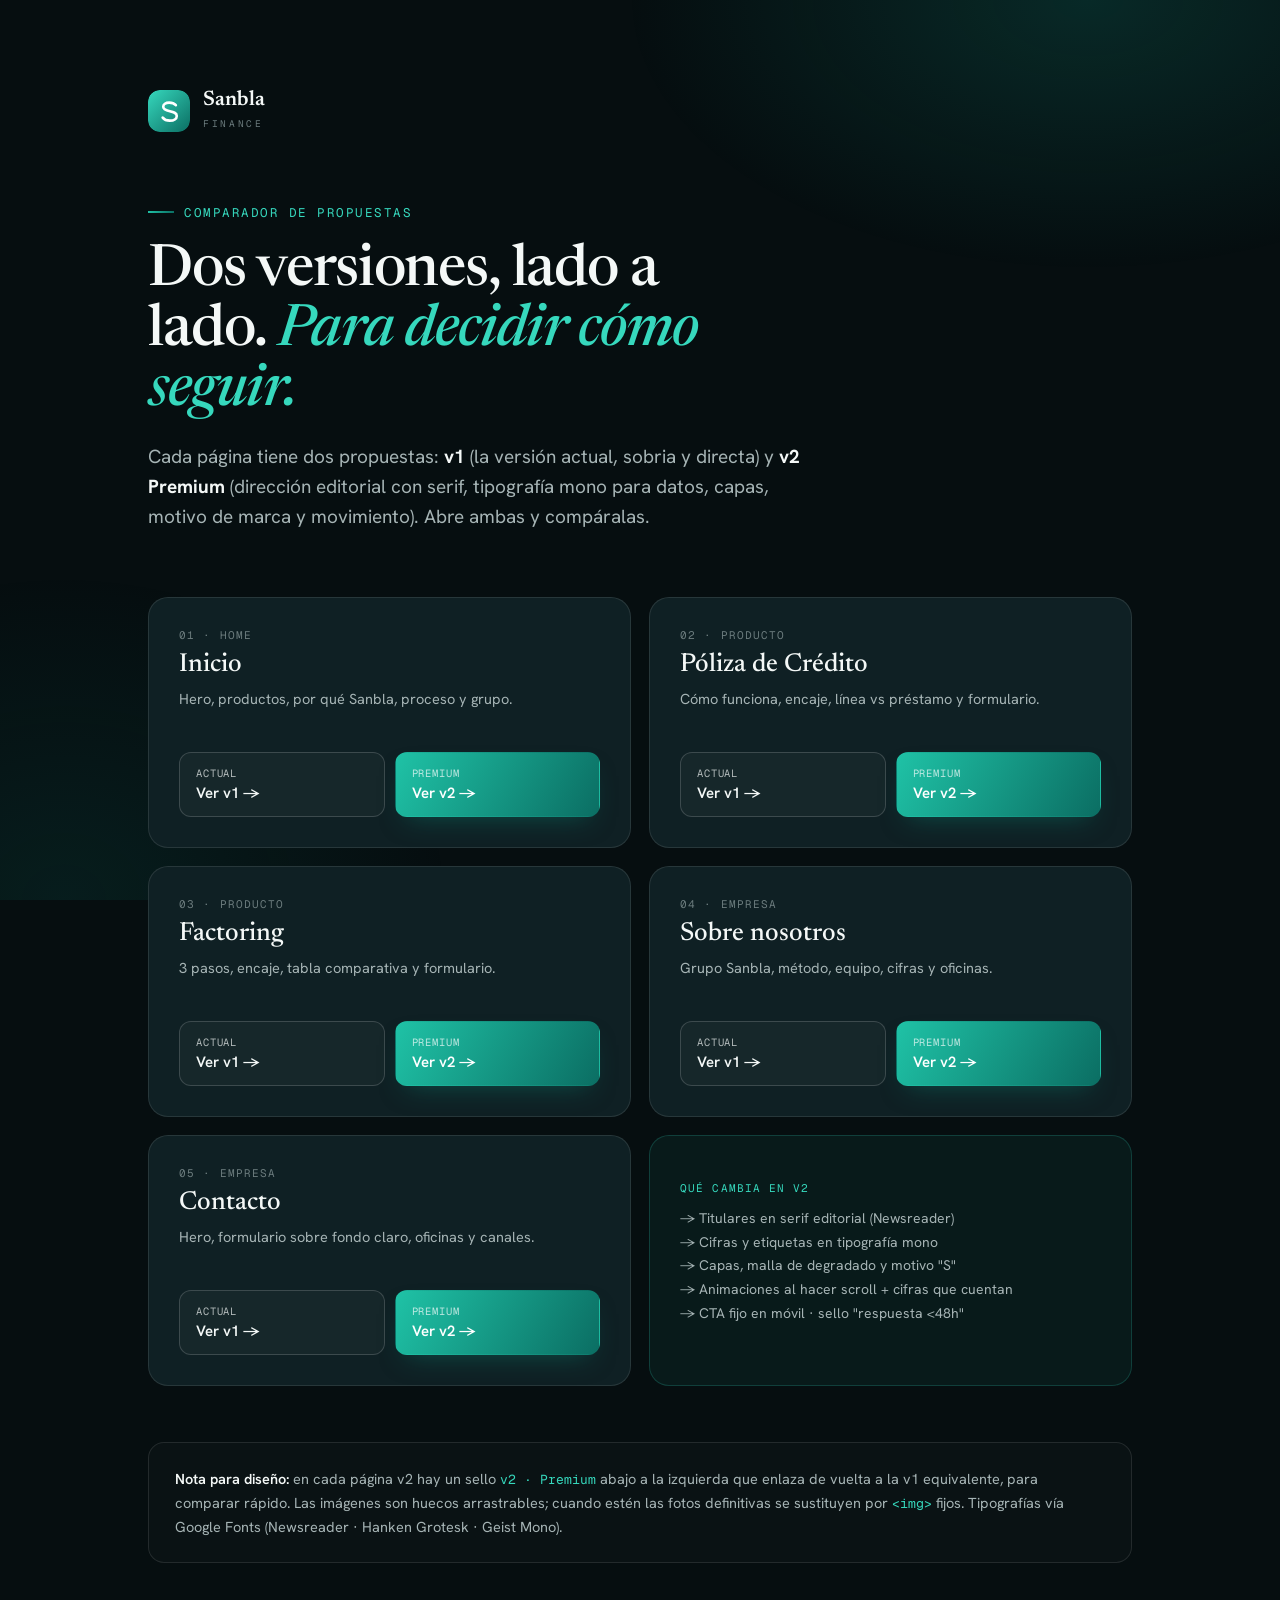
==== Comparador.html @ 4111dd68 "Add files via upload" ====
<!DOCTYPE html>
<html lang="es">
<head>
<meta charset="UTF-8" />
<meta name="viewport" content="width=device-width, initial-scale=1.0" />
<title>Comparador · Sanbla Finance — v1 vs v2</title>
<link rel="preconnect" href="https://fonts.googleapis.com" />
<link rel="preconnect" href="https://fonts.gstatic.com" crossorigin />
<link href="https://fonts.googleapis.com/css2?family=Newsreader:ital,opsz,wght@0,6..72,400;0,6..72,500;0,6..72,600;1,6..72,500&family=Hanken+Grotesk:wght@400;500;600;700&family=Geist+Mono:wght@400;500&display=swap" rel="stylesheet" />
<style>
  :root{
    --teal-300:#36D8BD;--teal-600:#0E8C7C;--teal-700:#0B6E63;
    --ink-980:#060E10;--ink-900:#0B181B;--ink-850:#0F2024;
    --grad:linear-gradient(118deg,#1FC2A6,#0B6E63);
    --line:rgba(255,255,255,.1);--line2:rgba(255,255,255,.16);
    --on:#F4F8F7;--mut:#A6B4B5;--faint:#6B7B7D;
    --mono:"Geist Mono",ui-monospace,monospace;
    --serif:"Newsreader",Georgia,serif;
    --body:"Hanken Grotesk",system-ui,sans-serif;
  }
  *{box-sizing:border-box;}
  body{margin:0;background:var(--ink-980);color:var(--on);font-family:var(--body);-webkit-font-smoothing:antialiased;min-height:100vh;}
  .bg{position:fixed;inset:0;z-index:0;pointer-events:none;background:radial-gradient(60% 50% at 85% 0%,rgba(18,168,146,.18),transparent 60%),radial-gradient(50% 60% at 5% 100%,rgba(11,110,99,.16),transparent 60%);}
  .wrap{position:relative;z-index:1;max-width:1080px;margin:0 auto;padding:clamp(40px,7vw,96px) clamp(20px,5vw,48px);}
  .top{display:flex;align-items:center;gap:13px;}
  .mark{width:42px;height:42px;border-radius:12px;}
  .brand b{font-family:var(--serif);font-weight:600;font-size:21px;display:block;line-height:1;}
  .brand span{font-family:var(--mono);font-size:9.5px;letter-spacing:.28em;text-transform:uppercase;color:var(--faint);}
  .kick{font-family:var(--mono);font-size:12.5px;letter-spacing:.12em;text-transform:uppercase;color:var(--teal-300);margin-top:clamp(40px,6vw,72px);display:inline-flex;align-items:center;gap:10px;}
  .kick::before{content:"";width:26px;height:1.5px;background:var(--grad);}
  h1{font-family:var(--serif);font-weight:500;font-size:clamp(34px,5.4vw,58px);line-height:1.04;letter-spacing:-.02em;margin:20px 0 0;max-width:18ch;}
  h1 em{font-style:italic;color:var(--teal-300);}
  .lede{color:var(--mut);font-size:19px;margin-top:20px;max-width:60ch;line-height:1.6;}
  .grid{margin-top:clamp(40px,6vw,64px);display:grid;grid-template-columns:repeat(2,1fr);gap:18px;}
  .card{background:var(--ink-850);border:1px solid var(--line);border-radius:20px;padding:30px;transition:border-color .2s ease,transform .2s ease;}
  .card:hover{border-color:rgba(54,216,189,.4);transform:translateY(-3px);}
  .card .pg{font-family:var(--mono);font-size:11px;letter-spacing:.1em;text-transform:uppercase;color:var(--faint);}
  .card h2{font-family:var(--serif);font-weight:500;font-size:26px;margin:10px 0 0;}
  .card p{color:var(--mut);font-size:14.5px;margin-top:10px;line-height:1.5;min-height:42px;}
  .links{display:flex;gap:10px;margin-top:22px;}
  .lk{flex:1;display:flex;flex-direction:column;gap:3px;padding:13px 16px;border-radius:12px;text-decoration:none;border:1px solid var(--line2);transition:all .18s ease;}
  .lk small{font-family:var(--mono);font-size:10.5px;letter-spacing:.08em;text-transform:uppercase;opacity:.7;}
  .lk b{font-size:15px;font-weight:600;}
  .lk.v1{background:rgba(255,255,255,.03);color:var(--on);}
  .lk.v1:hover{background:rgba(255,255,255,.08);border-color:rgba(255,255,255,.3);}
  .lk.v2{background:var(--grad);color:#fff;border-color:transparent;box-shadow:0 12px 26px -12px rgba(11,110,99,.6);}
  .lk.v2:hover{transform:translateY(-2px);box-shadow:0 18px 34px -12px rgba(11,110,99,.7);}
  .note{margin-top:clamp(36px,5vw,56px);padding:24px 26px;border:1px solid var(--line);border-radius:16px;background:rgba(255,255,255,.02);color:var(--mut);font-size:14.5px;line-height:1.65;}
  .note b{color:var(--on);font-weight:600;}
  .note .mono{font-family:var(--mono);color:var(--teal-300);font-size:13px;}
  @media(max-width:680px){.grid{grid-template-columns:1fr;}}
</style>
</head>
<body>
<div class="bg"></div>
<div class="wrap">
  <div class="top">
    <svg class="mark" viewBox="0 0 40 40" aria-hidden="true"><defs><linearGradient id="lg" x1="0" y1="0" x2="1" y2="1"><stop offset="0" stop-color="#36D8BD"/><stop offset="1" stop-color="#0B6E63"/></linearGradient></defs><rect width="40" height="40" rx="11" fill="url(#lg)"/><path d="M26.5 14.5C25 12.8 22.7 12 20.2 12c-3.4 0-5.7 1.6-5.7 4 0 5.6 12.9 2.8 12.9 8.7 0 2.7-2.7 4.5-6.6 4.5-2.9 0-5.4-1-6.8-2.9" fill="none" stroke="#fff" stroke-width="2.5" stroke-linecap="round" stroke-linejoin="round"/></svg>
    <span class="brand"><b>Sanbla</b><span>Finance</span></span>
  </div>

  <span class="kick">Comparador de propuestas</span>
  <h1>Dos versiones, lado a lado. <em>Para decidir cómo seguir.</em></h1>
  <p class="lede">Cada página tiene dos propuestas: <b style="color:var(--on)">v1</b> (la versión actual, sobria y directa) y <b style="color:var(--on)">v2 Premium</b> (dirección editorial con serif, tipografía mono para datos, capas, motivo de marca y movimiento). Abre ambas y compáralas.</p>

  <div class="grid">
    <div class="card">
      <div class="pg">01 · Home</div>
      <h2>Inicio</h2>
      <p>Hero, productos, por qué Sanbla, proceso y grupo.</p>
      <div class="links"><a class="lk v1" href="Inicio.html"><small>Actual</small><b>Ver v1 →</b></a><a class="lk v2" href="Inicio-v2.html"><small>Premium</small><b>Ver v2 →</b></a></div>
    </div>
    <div class="card">
      <div class="pg">02 · Producto</div>
      <h2>Póliza de Crédito</h2>
      <p>Cómo funciona, encaje, línea vs préstamo y formulario.</p>
      <div class="links"><a class="lk v1" href="Poliza.html"><small>Actual</small><b>Ver v1 →</b></a><a class="lk v2" href="Poliza-v2.html"><small>Premium</small><b>Ver v2 →</b></a></div>
    </div>
    <div class="card">
      <div class="pg">03 · Producto</div>
      <h2>Factoring</h2>
      <p>3 pasos, encaje, tabla comparativa y formulario.</p>
      <div class="links"><a class="lk v1" href="Factoring.html"><small>Actual</small><b>Ver v1 →</b></a><a class="lk v2" href="Factoring-v2.html"><small>Premium</small><b>Ver v2 →</b></a></div>
    </div>
    <div class="card">
      <div class="pg">04 · Empresa</div>
      <h2>Sobre nosotros</h2>
      <p>Grupo Sanbla, método, equipo, cifras y oficinas.</p>
      <div class="links"><a class="lk v1" href="Sobre-nosotros.html"><small>Actual</small><b>Ver v1 →</b></a><a class="lk v2" href="Sobre-nosotros-v2.html"><small>Premium</small><b>Ver v2 →</b></a></div>
    </div>
    <div class="card">
      <div class="pg">05 · Empresa</div>
      <h2>Contacto</h2>
      <p>Hero, formulario sobre fondo claro, oficinas y canales.</p>
      <div class="links"><a class="lk v1" href="Contacto.html"><small>Actual</small><b>Ver v1 →</b></a><a class="lk v2" href="Contacto-v2.html"><small>Premium</small><b>Ver v2 →</b></a></div>
    </div>
    <div class="card" style="display:flex;flex-direction:column;justify-content:center;background:rgba(54,216,189,.06);border-color:rgba(54,216,189,.2);">
      <div class="pg" style="color:var(--teal-300);">Qué cambia en v2</div>
      <p style="color:var(--mut);font-size:14px;line-height:1.7;margin-top:12px;min-height:0;">→ Titulares en serif editorial (Newsreader)<br/>→ Cifras y etiquetas en tipografía mono<br/>→ Capas, malla de degradado y motivo "S"<br/>→ Animaciones al hacer scroll + cifras que cuentan<br/>→ CTA fijo en móvil · sello "respuesta &lt;48h"</p>
    </div>
  </div>

  <div class="note">
    <b>Nota para diseño:</b> en cada página v2 hay un sello <span class="mono">v2 · Premium</span> abajo a la izquierda que enlaza de vuelta a la v1 equivalente, para comparar rápido. Las imágenes son huecos arrastrables; cuando estén las fotos definitivas se sustituyen por <span class="mono">&lt;img&gt;</span> fijos. Tipografías vía Google Fonts (Newsreader · Hanken Grotesk · Geist Mono).
  </div>
</div>
</body>
</html>
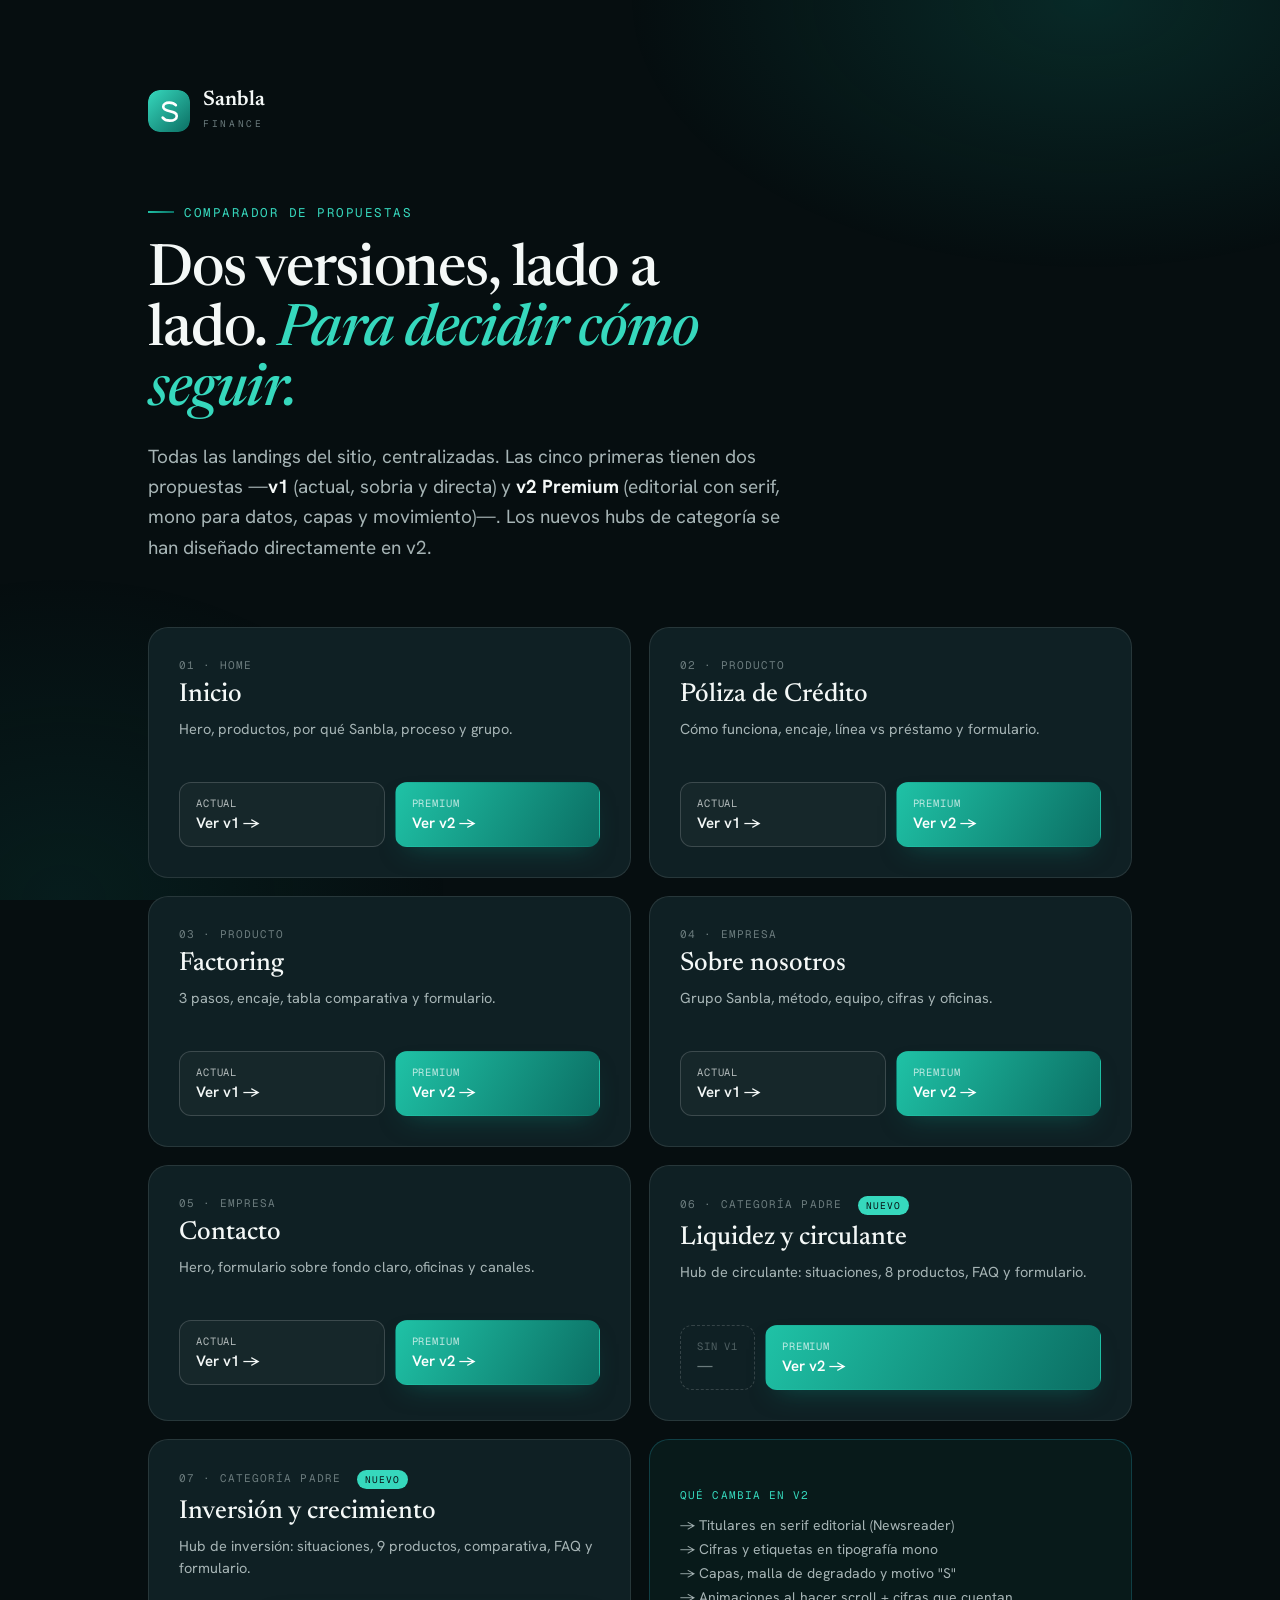
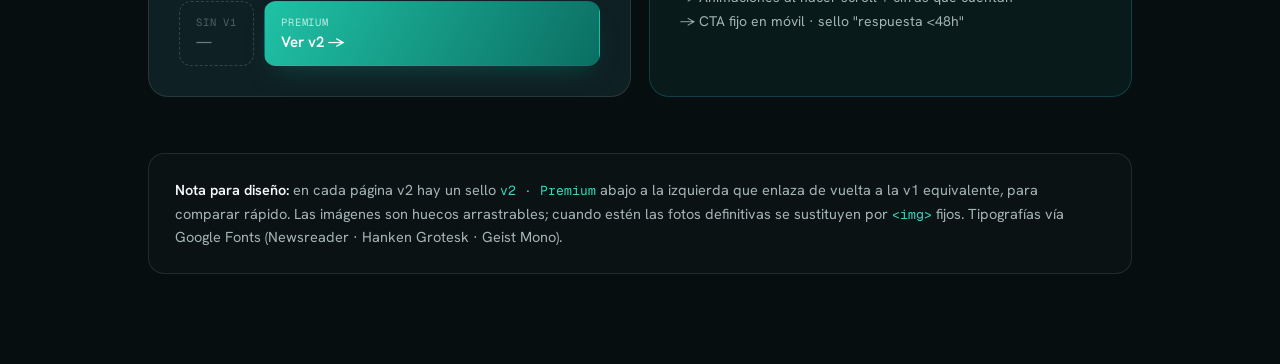
==== commit c4f2a061: "Add files via upload" ====
--- a/Comparador.html
+++ b/Comparador.html
@@ -45,6 +45,9 @@
   .lk.v1:hover{background:rgba(255,255,255,.08);border-color:rgba(255,255,255,.3);}
   .lk.v2{background:var(--grad);color:#fff;border-color:transparent;box-shadow:0 12px 26px -12px rgba(11,110,99,.6);}
   .lk.v2:hover{transform:translateY(-2px);box-shadow:0 18px 34px -12px rgba(11,110,99,.7);}
+  .lk.na{flex:0 0 auto;background:transparent;color:var(--faint);border-style:dashed;cursor:default;}
+  .lk.na:hover{transform:none;background:transparent;}
+  .tag-new{display:inline-block;font-family:var(--mono);font-size:9.5px;letter-spacing:.1em;text-transform:uppercase;color:#081214;background:var(--teal-300);padding:3px 8px;border-radius:999px;margin-left:8px;vertical-align:middle;}
   .note{margin-top:clamp(36px,5vw,56px);padding:24px 26px;border:1px solid var(--line);border-radius:16px;background:rgba(255,255,255,.02);color:var(--mut);font-size:14.5px;line-height:1.65;}
   .note b{color:var(--on);font-weight:600;}
   .note .mono{font-family:var(--mono);color:var(--teal-300);font-size:13px;}
@@ -61,7 +64,7 @@
 
   <span class="kick">Comparador de propuestas</span>
   <h1>Dos versiones, lado a lado. <em>Para decidir cómo seguir.</em></h1>
-  <p class="lede">Cada página tiene dos propuestas: <b style="color:var(--on)">v1</b> (la versión actual, sobria y directa) y <b style="color:var(--on)">v2 Premium</b> (dirección editorial con serif, tipografía mono para datos, capas, motivo de marca y movimiento). Abre ambas y compáralas.</p>
+  <p class="lede">Todas las landings del sitio, centralizadas. Las cinco primeras tienen dos propuestas —<b style="color:var(--on)">v1</b> (actual, sobria y directa) y <b style="color:var(--on)">v2 Premium</b> (editorial con serif, mono para datos, capas y movimiento)—. Los nuevos hubs de categoría se han diseñado directamente en v2.</p>
 
   <div class="grid">
     <div class="card">
@@ -94,7 +97,19 @@
       <p>Hero, formulario sobre fondo claro, oficinas y canales.</p>
       <div class="links"><a class="lk v1" href="Contacto.html"><small>Actual</small><b>Ver v1 →</b></a><a class="lk v2" href="Contacto-v2.html"><small>Premium</small><b>Ver v2 →</b></a></div>
     </div>
-    <div class="card" style="display:flex;flex-direction:column;justify-content:center;background:rgba(54,216,189,.06);border-color:rgba(54,216,189,.2);">
+    <div class="card">
+      <div class="pg">06 · Categoría padre <span class="tag-new">Nuevo</span></div>
+      <h2>Liquidez y circulante</h2>
+      <p>Hub de circulante: situaciones, 8 productos, FAQ y formulario.</p>
+      <div class="links"><span class="lk na"><small>Sin v1</small><b>—</b></span><a class="lk v2" href="Liquidez-v2.html"><small>Premium</small><b>Ver v2 →</b></a></div>
+    </div>
+    <div class="card">
+      <div class="pg">07 · Categoría padre <span class="tag-new">Nuevo</span></div>
+      <h2>Inversión y crecimiento</h2>
+      <p>Hub de inversión: situaciones, 9 productos, comparativa, FAQ y formulario.</p>
+      <div class="links"><span class="lk na"><small>Sin v1</small><b>—</b></span><a class="lk v2" href="Inversion-v2.html"><small>Premium</small><b>Ver v2 →</b></a></div>
+    </div>
+    <div class="card" style="display:flex;flex-direction:column;justify-content:center;background:rgba(54,216,189,.06);border-color:rgba(54,216,239,.2);">
       <div class="pg" style="color:var(--teal-300);">Qué cambia en v2</div>
       <p style="color:var(--mut);font-size:14px;line-height:1.7;margin-top:12px;min-height:0;">→ Titulares en serif editorial (Newsreader)<br/>→ Cifras y etiquetas en tipografía mono<br/>→ Capas, malla de degradado y motivo "S"<br/>→ Animaciones al hacer scroll + cifras que cuentan<br/>→ CTA fijo en móvil · sello "respuesta &lt;48h"</p>
     </div>
@@ -104,5 +119,9 @@
     <b>Nota para diseño:</b> en cada página v2 hay un sello <span class="mono">v2 · Premium</span> abajo a la izquierda que enlaza de vuelta a la v1 equivalente, para comparar rápido. Las imágenes son huecos arrastrables; cuando estén las fotos definitivas se sustituyen por <span class="mono">&lt;img&gt;</span> fijos. Tipografías vía Google Fonts (Newsreader · Hanken Grotesk · Geist Mono).
   </div>
 </div>
+
+<template id="__bundler_thumbnail" data-bg-color="#060E10">
+  <svg viewBox="0 0 1200 800" xmlns="http://www.w3.org/2000/svg"><defs><linearGradient id="tg" x1="0" y1="0" x2="1" y2="1"><stop offset="0" stop-color="#36D8BD"/><stop offset="1" stop-color="#0B6E63"/></linearGradient></defs><rect width="1200" height="800" fill="#060E10"/><rect x="360" y="250" width="220" height="300" rx="26" fill="none" stroke="#36D8BD" stroke-width="4" opacity="0.5"/><rect x="620" y="250" width="220" height="300" rx="26" fill="url(#tg)"/><path d="M735 360c-12-14-30-20-50-20-27 0-46 13-46 32 0 45 103 22 103 70 0 22-22 36-53 36-23 0-43-8-54-23" fill="none" stroke="#fff" stroke-width="14" stroke-linecap="round" stroke-linejoin="round"/></svg>
+</template>
 </body>
 </html>
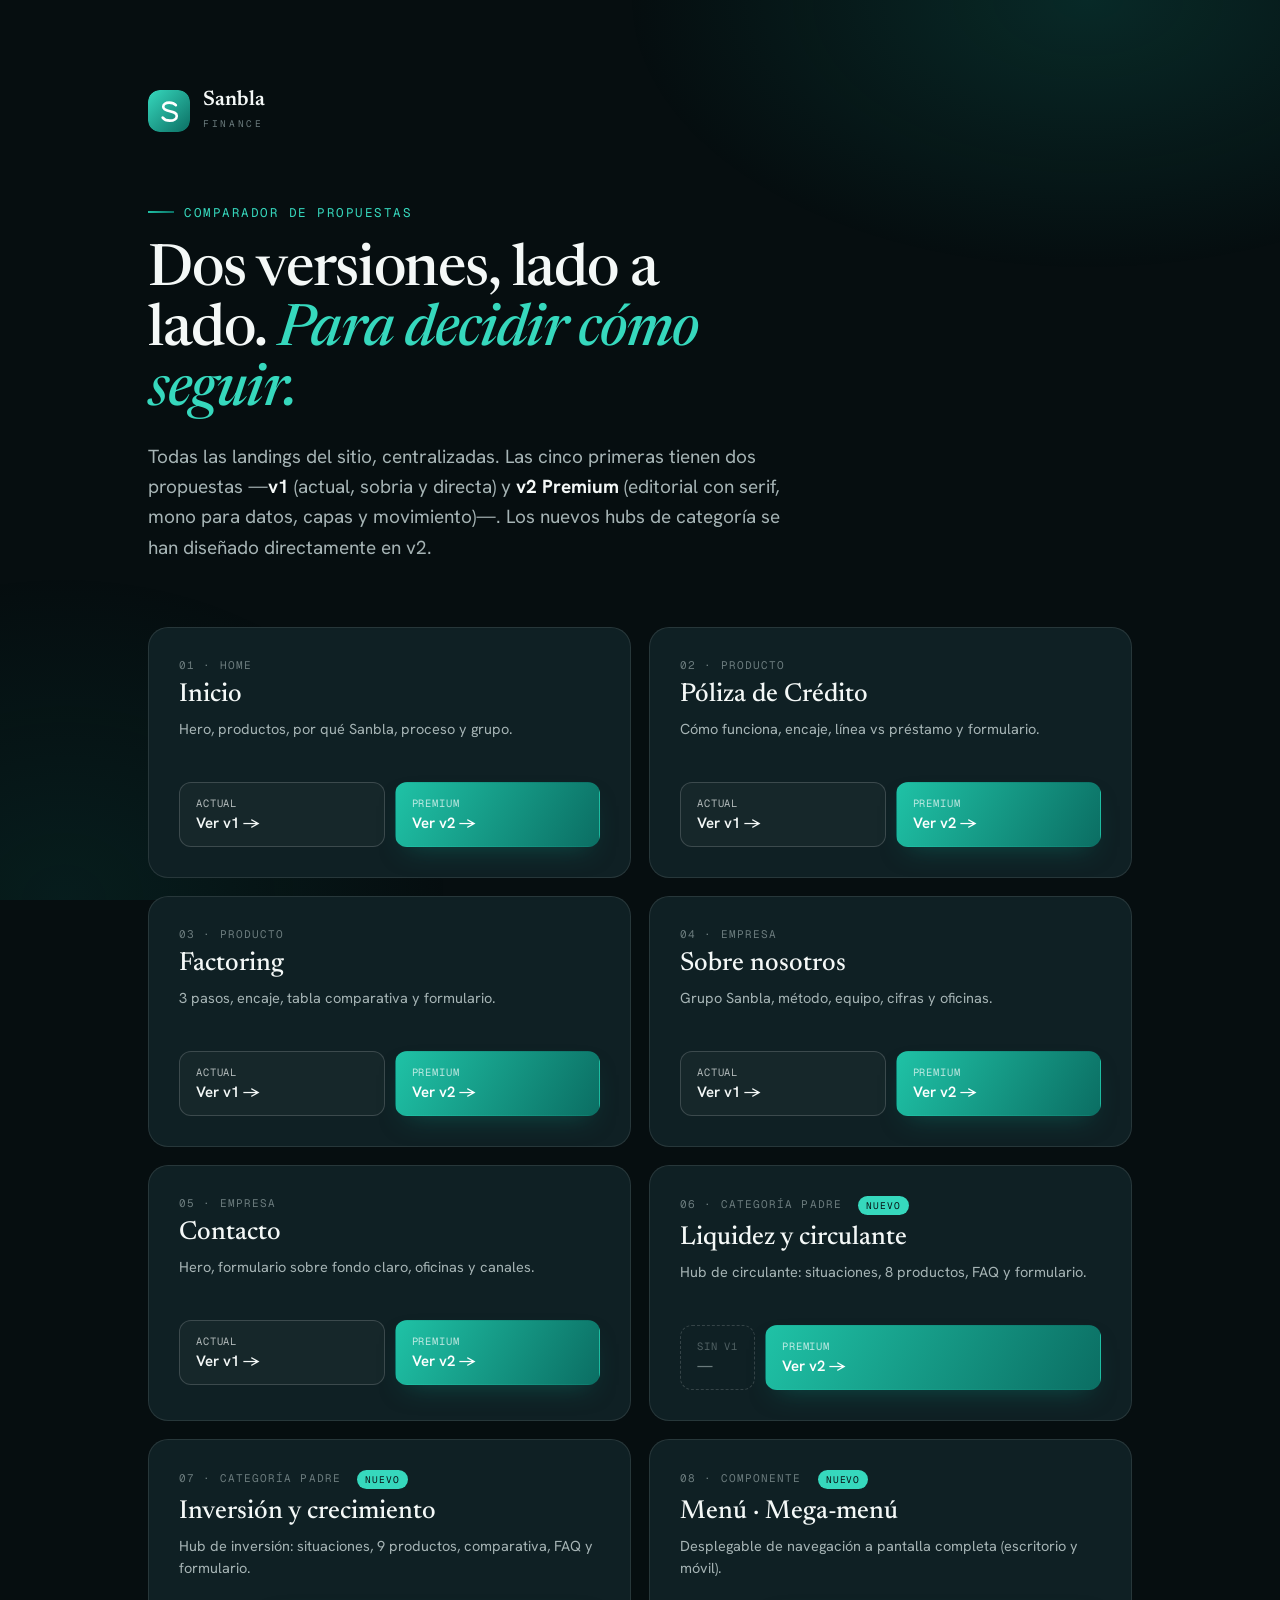
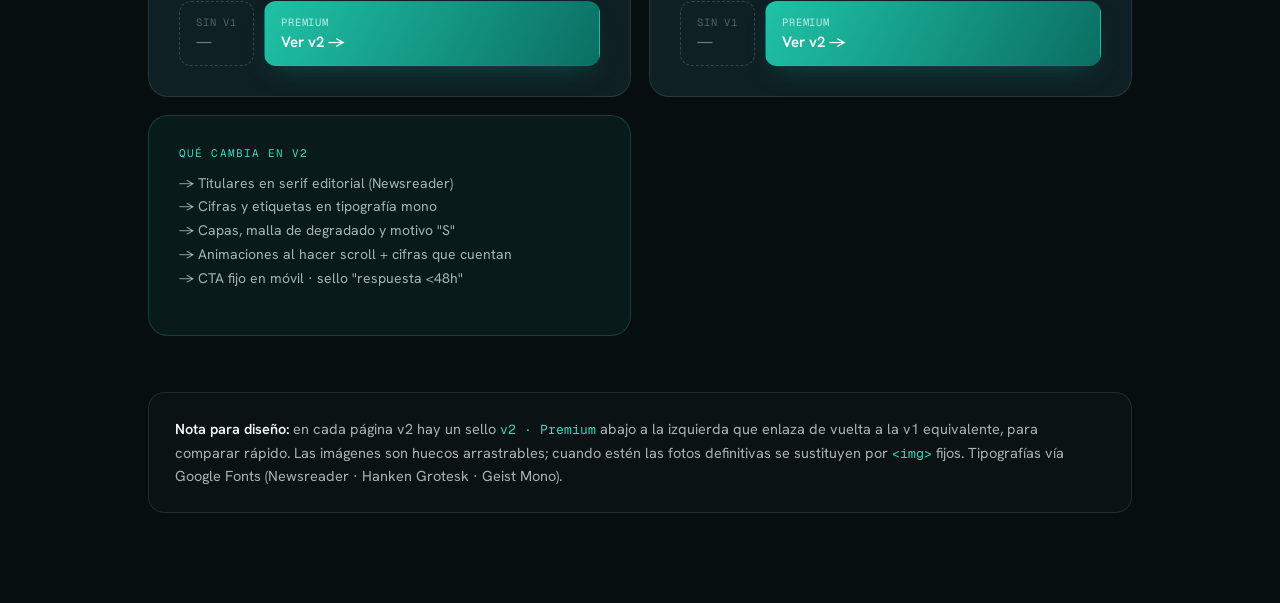
==== commit fc73a936: "Add files via upload" ====
--- a/Comparador.html
+++ b/Comparador.html
@@ -109,6 +109,12 @@
       <p>Hub de inversión: situaciones, 9 productos, comparativa, FAQ y formulario.</p>
       <div class="links"><span class="lk na"><small>Sin v1</small><b>—</b></span><a class="lk v2" href="Inversion-v2.html"><small>Premium</small><b>Ver v2 →</b></a></div>
     </div>
+    <div class="card">
+      <div class="pg">08 · Componente <span class="tag-new">Nuevo</span></div>
+      <h2>Menú · Mega-menú</h2>
+      <p>Desplegable de navegación a pantalla completa (escritorio y móvil).</p>
+      <div class="links"><span class="lk na"><small>Sin v1</small><b>—</b></span><a class="lk v2" href="Menu-v2.html"><small>Premium</small><b>Ver v2 →</b></a></div>
+    </div>
     <div class="card" style="display:flex;flex-direction:column;justify-content:center;background:rgba(54,216,189,.06);border-color:rgba(54,216,239,.2);">
       <div class="pg" style="color:var(--teal-300);">Qué cambia en v2</div>
       <p style="color:var(--mut);font-size:14px;line-height:1.7;margin-top:12px;min-height:0;">→ Titulares en serif editorial (Newsreader)<br/>→ Cifras y etiquetas en tipografía mono<br/>→ Capas, malla de degradado y motivo "S"<br/>→ Animaciones al hacer scroll + cifras que cuentan<br/>→ CTA fijo en móvil · sello "respuesta &lt;48h"</p>
